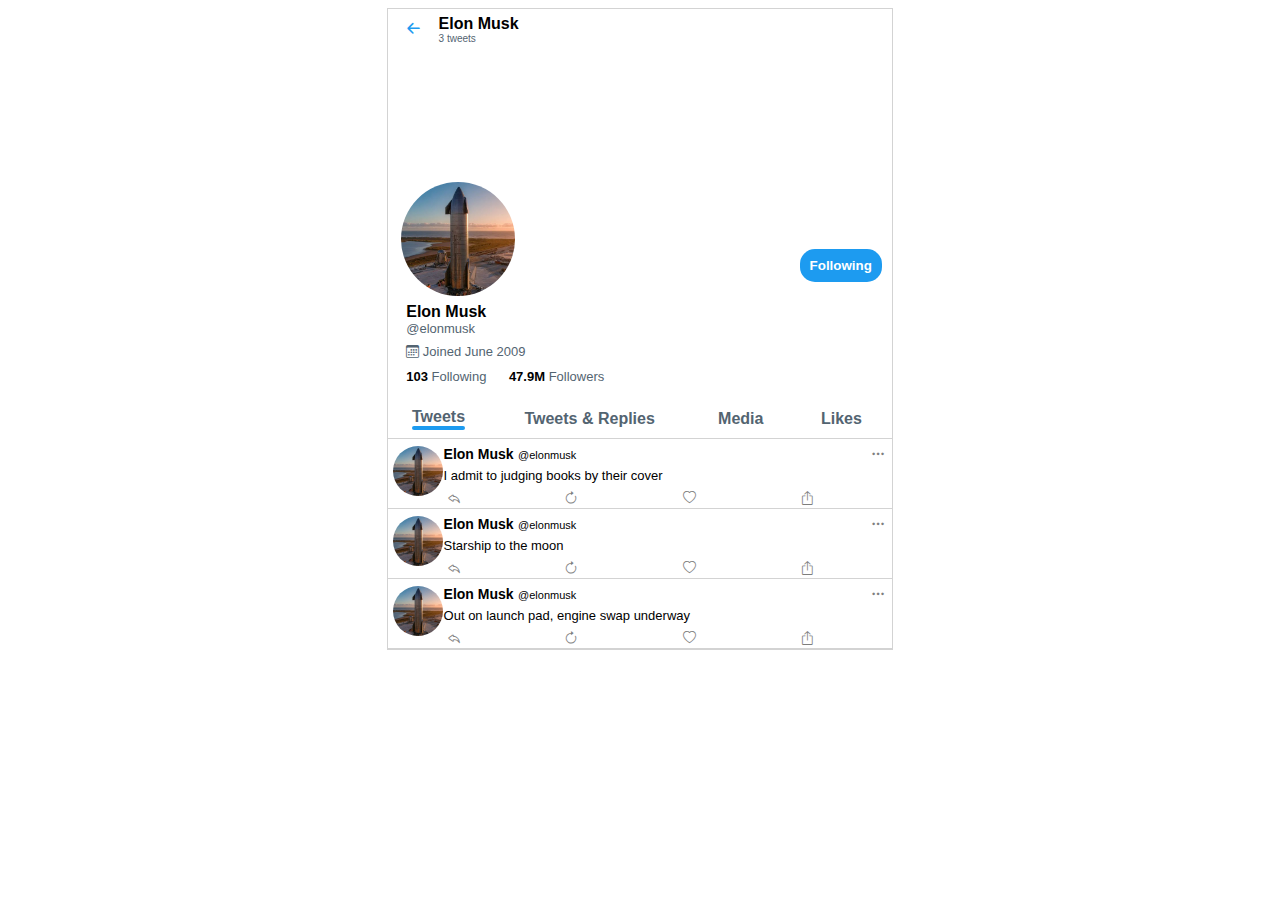
==== index.html @ ad00a3bd "initial" ====
<!DOCTYPE html>
<html lang="en">
<head>
    <meta charset="UTF-8">
    <meta http-equiv="X-UA-Compatible" content="IE=edge">
    <meta name="viewport" content="width=device-width, initial-scale=1.0">
    <link rel="stylesheet" href="style.css">
    <title>Twitter App</title>
</head>
<body>
    <div class="container">
        <div class="username-header">
            <div class="back-button">
                <a href="#"> <div class="back-button-circle"><i class="bi bi-arrow-left-short back-icon"></i></div></a>
            </div>
            <div class="user-header-data">

            </div>
        </div>


       
           <div class="cover-image">

           </div>
            <div class="description">
               <div class="avatar">

               </div>
               <div class="follow">
                    <button class="btn">Following</button>
               </div>
               
            </div>
    
        


        <div class="navigation-bar">
            <a href="#"><div class="navigation-item item1">Tweets <div class="underline-nav-item"></div></a> </div>
            <a href="#"><div class="navigation-item item2">Tweets & Replies <div class="underline-nav-item hidden"></div></a> </div>
            <a href="#"><div class="navigation-item item3">Media <div class="underline-nav-item hidden"></div></a> </div>
            <a href="#"><div class="navigation-item item4">Likes <div class="underline-nav-item hidden"></div></a> </div>
        </div>


        <div class="tweets">
            
        </div>


    </div>

    <script src="script.js"></script>
</body>
</html>
---- style.css ----
@import url("https://cdn.jsdelivr.net/npm/bootstrap-icons@1.7.0/font/bootstrap-icons.css");

*{
    box-sizing: border-box;
    font-family: -apple-system, BlinkMacSystemFont, 'Segoe UI', Roboto, Oxygen, Ubuntu, Cantarell, 'Open Sans', 'Helvetica Neue', sans-serif;
}

h4:hover {
    cursor: pointer;
    opacity: 0.5;
}

h6 {
    margin: 0;
    display: inline-block;
    font-size: 14px;
    padding: 7px 0 0 0;
}

h6:hover {
    cursor: pointer;
    opacity: 0.5;
}

span {
    color: black;
    font-weight: 700;
}

button {
    padding: 9px 10px;
    border: none;
    border-radius: 15px;
    position: absolute;
    right: 10px;
    top: 10px;
    background-color: rgb(29, 155, 240);
    color: white;
    font-weight: 700; 
    transition: opacity 0.5s;  
}

button:hover {
    cursor: pointer;
    opacity: 0.7;
}

ul {
    list-style: none;
    display: flex;
    margin: 0 0px;;
    justify-content: space-between;
    padding: 0;
    
    

}

ul li {
    padding: 10px 25px;
    font-weight: 700;
    
}

ul li a {
    text-decoration: none;
    color: rgb(83, 100, 113);
    height: 100%;
}

.container {
    width: 40%;
    height: 100%;
    margin: 0 auto;
    border: 1px solid lightgrey;
}

.username-header {
    height: 40px;
    display:flex;
    align-items: center;
}

.user-header-data {
    margin-left: 0;
    width: 90%;
}

.following-text {
    display: inline-block;
}

.following-text:hover {
    cursor: pointer;
    opacity: 0.5;
    text-decoration: underline;
}

.followers-text {
    display: inline-block;
    margin-left: 0;
}

.followers-text:hover {
    cursor: pointer;
    opacity: 0.5;
    text-decoration: underline;
}

.back-button {
    width: 10%;
    display: flex;
    justify-content: center;
    align-items: center;
}

.back-button-circle {
    width: 30px;
    border-radius: 50%;
    display:flex;
    justify-content: center;
    align-items: center;
}

.back-button-circle:hover {
    background-color: rgb(29, 155, 240,0.3);
}

.back-icon {
    color:rgb(29, 155, 240);
    font-size: 25px;
}

.back-icon:hover {
    cursor: pointer;
    opacity: 0.5;
}

.user-header-data h4 {
    margin: 0 0;
}

.user-header-data p {
    margin: 0 0;
    padding: 0 0;
    font-size: 10px;
    font-weight: 300;
    color: rgb(83, 100, 113)
}

.cover-image {
    height: 190px;
    background-position: center;
    background-size: cover;
}

.description {
    height: 160px;
    display: flex;
    
}

.avatar {
    width: 50%;
}

.avatar h4, p {
    margin: 0 10px;
    padding-left: 8px;
}

.avatar p {
    font-size: 13px;
    color: rgb(83, 100, 113);
    padding-bottom: 8px;
    padding-left: 8px;
}

.bi-calendar3 {
    color:rgb(83, 100, 113)
}

.avatar-img {
    width: 120px;
    border-radius: 50%;
    border: 3px solid white;
    margin: -60px 0 0 10px;   
}

.avatar-img:hover {
    cursor: pointer;
}

.follow {
    position: relative;
    width: 50%;
}

.navigation-bar {
    height: 40px;
    background-color: rgb(167, 145, 145);
    display:flex;
    margin: 0 0;
    justify-content: space-between;
    align-items: center;
    border-bottom: 1px solid lightgrey;
    ;

}

.navigation-item {
    display: flex;
    align-items: center;
    justify-content: center;
    padding: 0 32px;
    height: 100%;
    background-color: white;
    transition: background-color 0.4s;
    
}

.navigation-item:hover {
    cursor: pointer;
    background-color: lightgrey;
    
}

.item1 {
    width: 20%;
}

.item2 {
    width: 40%;
}

.item3 {
    width: 20%;
}

.item4 {
    width: 20%;
}

.navigation-item {
    display: flex;
    flex-direction: column;
 
}

.navigation-item a {
    text-decoration: none;
    color: rgb(83, 100, 113);
    font-weight: 700;
    
    
}

.hidden {
    display: none;
}

.underline-nav-item {
    height: 4px;
    width: 100%;
    border-radius: 9999px;
    background-color: rgb(29, 155, 240);
}

.tweet {
    display: flex;
    border-bottom: 1px solid lightgrey;
}

.small-avatar-img {
    width: 10%
}

.small-avatar-img:hover {
    cursor: pointer;
    opacity: 0.7;
}

.avatar-img-tweet {
    width: 50px;
    border-radius: 50%;
    margin: 7px 5px;
}

.username-tweet {
    display: inline-block;
    font-size: 11px;
    margin-left: 0;
    padding-left: 0
}

.tweet-data {
    margin-left: 5px;
    width: 75%;
}

.tweet-text {
    margin-left: 0;
    padding: 5px 0;
    font-size: 13px;
}

.tweet-icons {
    display: flex;
    justify-content: space-between;
}

.tweet-icon {
    opacity: 0.5;
    font-size: 14px;
}

.icon-3 {
    font-size:13px;
}

.icon-1:hover {
    cursor: pointer;
    color:rgb(29, 155, 240);
}

.icon-2:hover {
    cursor: pointer;
    color: rgba(23, 221, 23)
}

.icon-3:hover {
    cursor: pointer;
    color:rgb(240, 29, 110);
}

.icon-4:hover {
    cursor: pointer;
    color:rgb(29, 155, 240);
}

.icon-box {
    border-radius: 50%;
    height: 20px;
    width: 20px;
    display: flex;
    justify-content: center;
    align-items: center;
}

.icon-box-1:hover {
    background-color:rgb(29, 155, 240,0.30);
    opacity: 1;
    
}

.icon-box-2:hover {
    background-color:rgba(23, 221, 23, 0.3);
    opacity: 1;
    
}

.icon-box-3:hover {
    background-color:rgb(240, 29, 110, 0.3);
    opacity: 1;
    
}

.icon-box-4:hover {
    background-color:rgb(29, 155, 240,0.30);
    opacity: 1;
    
}

.more-options-button {
    width: 15%;
    position: relative;
}

.bi-three-dots {
    position: absolute;
    right: 7px;
    top: 7px;
}

.bi-three-dots:hover {
    cursor: pointer;
    background-color:rgb(29, 155, 240,0.30);
    opacity: 1;
}
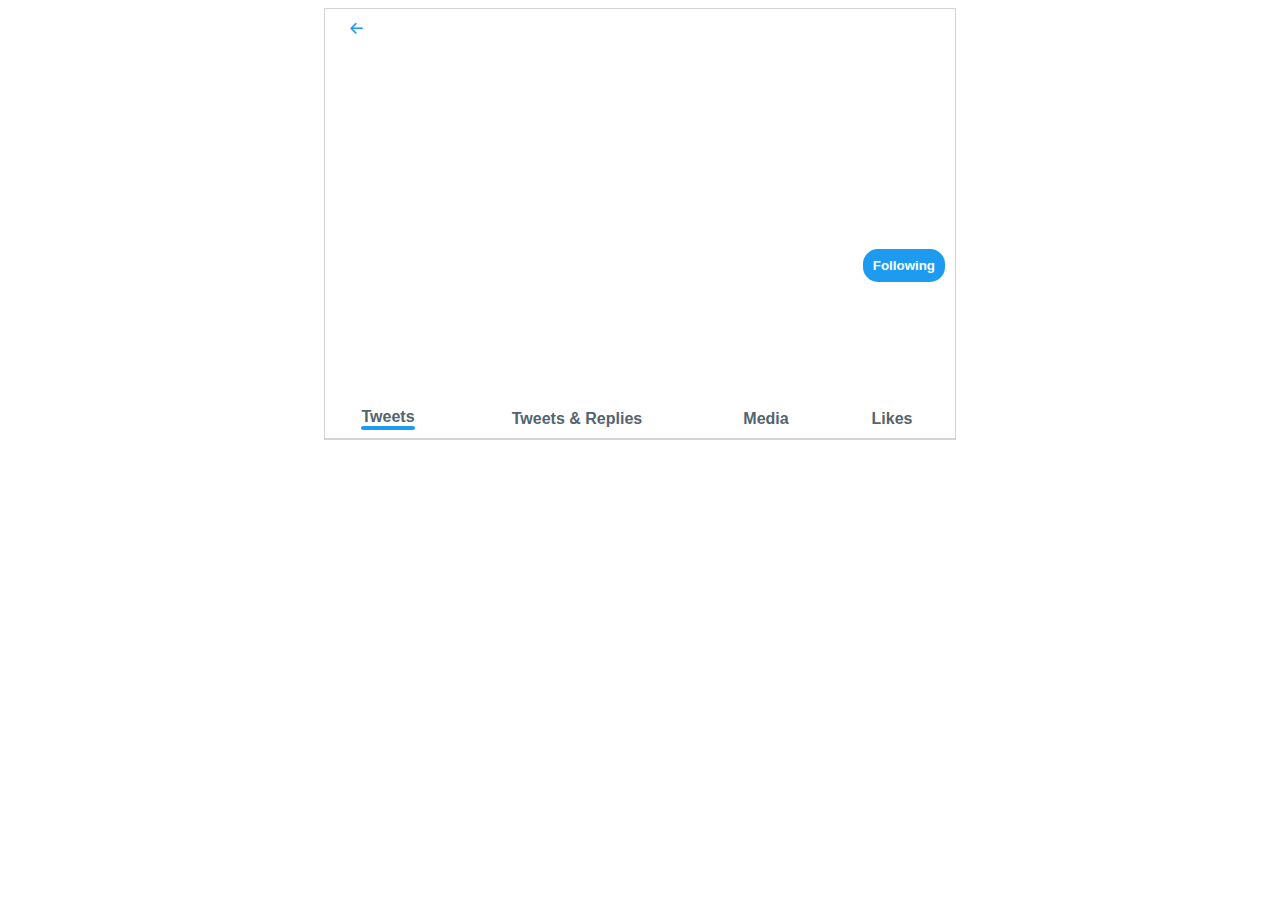
==== commit 41ac43ec: "Added left-section and part of middle-section in timeline" ====
--- a/index.html
+++ b/index.html
@@ -11,7 +11,7 @@
     <div class="container">
         <div class="username-header">
             <div class="back-button">
-                <a href="#"> <div class="back-button-circle"><i class="bi bi-arrow-left-short back-icon"></i></div></a>
+                <a href="timeline.html"> <div class="back-button-circle"><i class="bi bi-arrow-left-short back-icon"></i></div></a>
             </div>
             <div class="user-header-data">
 
--- a/style.css
+++ b/style.css
@@ -27,7 +27,7 @@
     font-weight: 700;
 }
 
-button {
+.follow button {
     padding: 9px 10px;
     border: none;
     border-radius: 15px;
@@ -40,36 +40,18 @@
     transition: opacity 0.5s;  
 }
 
-button:hover {
+.follow button:hover {
     cursor: pointer;
     opacity: 0.7;
 }
 
 ul {
     list-style: none;
-    display: flex;
-    margin: 0 0px;;
-    justify-content: space-between;
-    padding: 0;
-    
-    
-
-}
-
-ul li {
-    padding: 10px 25px;
-    font-weight: 700;
-    
-}
-
-ul li a {
-    text-decoration: none;
-    color: rgb(83, 100, 113);
-    height: 100%;
+    
 }
 
 .container {
-    width: 40%;
+    /* width: 40%; */
     height: 100%;
     margin: 0 auto;
     border: 1px solid lightgrey;
@@ -269,6 +251,13 @@
 .tweet {
     display: flex;
     border-bottom: 1px solid lightgrey;
+    background-color: white;
+    transition: background-color 0.5s;
+}
+
+.tweet:hover {
+    cursor: pointer;
+    background-color: rgba(231, 228, 228, 0.692);
 }
 
 .small-avatar-img {
@@ -294,8 +283,8 @@
 }
 
 .tweet-data {
-    margin-left: 5px;
-    width: 75%;
+    margin-left: 30px;
+    width: 80%;
 }
 
 .tweet-text {
@@ -318,26 +307,6 @@
     font-size:13px;
 }
 
-.icon-1:hover {
-    cursor: pointer;
-    color:rgb(29, 155, 240);
-}
-
-.icon-2:hover {
-    cursor: pointer;
-    color: rgba(23, 221, 23)
-}
-
-.icon-3:hover {
-    cursor: pointer;
-    color:rgb(240, 29, 110);
-}
-
-.icon-4:hover {
-    cursor: pointer;
-    color:rgb(29, 155, 240);
-}
-
 .icon-box {
     border-radius: 50%;
     height: 20px;
@@ -350,11 +319,13 @@
 .icon-box-1:hover {
     background-color:rgb(29, 155, 240,0.30);
     opacity: 1;
+    color:rgb(29, 155, 240);
     
 }
 
 .icon-box-2:hover {
     background-color:rgba(23, 221, 23, 0.3);
+    color: rgba(23, 221, 23);
     opacity: 1;
     
 }
@@ -362,30 +333,175 @@
 .icon-box-3:hover {
     background-color:rgb(240, 29, 110, 0.3);
     opacity: 1;
+    color:rgb(240, 29, 110);
     
 }
 
 .icon-box-4:hover {
     background-color:rgb(29, 155, 240,0.30);
     opacity: 1;
+    color:rgb(29, 155, 240);
     
 }
 
 .more-options-button {
-    width: 15%;
+    width: 10%;
     position: relative;
-}
-
-.bi-three-dots {
+
+}
+
+.more-options-button .tweet-icon {
     position: absolute;
     right: 7px;
     top: 7px;
 }
 
-.bi-three-dots:hover {
-    cursor: pointer;
-    background-color:rgb(29, 155, 240,0.30);
-    opacity: 1;
-}
-
-
+
+/*timeline page */
+
+ul {
+    font-size: 25px;
+    font-weight: 500;
+}
+
+ul li {
+    margin-bottom: 30px;
+}
+
+.timeline-container {
+    display: flex;
+    height: 900px;
+}
+
+.left-section {
+    width: 30%;
+    border-right: 1px solid #f1f1f1;
+}
+
+.middle-section {
+    width: 40%;
+}
+
+.right-section {
+    width: 30%;
+    background-color: blue;;
+}
+
+.left-section-button {
+    width: 80%;
+    padding: 15px 30px;
+    border-radius: 30px;
+    border: none;
+    background-color: rgb(29, 155, 240);
+    color: white;
+    font-weight: 600;
+    font-size: 20px;
+    margin-top: 10px;
+}
+
+.twitter-logo{
+    width: 80px;
+    margin-bottom: 30px;
+    margin-left: 0;
+}
+
+.timeline-menu p {
+    display: inline-block;
+}
+
+.timeline-nav-icon {
+    margin-right: 10px;
+}
+
+.timeline-header {
+    display: flex;
+    justify-content: space-between;
+    align-items: center;
+    border-bottom: 1px solid #f1f1f1;
+    width: 100%;
+}
+
+.timeline-header h3 {
+    margin-left: 20px;
+}
+
+.timeline-header i {
+    margin-right: 10px;
+}
+
+.create-tweet {
+    display: flex;
+    border-bottom: 6px solid #f1f1f1;
+}
+
+.timeline-avatar{
+    width: 15%;
+    display: flex;
+    justify-content: center;
+    align-items: center;
+}
+
+.tweet-input-section {
+    width: 85%;
+}
+
+.ceo-microsoft {
+    width: 60px;
+    clip-path: circle();
+    
+}
+
+.input-field {
+    padding: 20px 0 5px 0;
+}
+
+.input-field-controls {
+    display:flex;
+    justify-content: space-between;
+}
+
+.input-field-icons {
+    display: flex;
+    align-items: center;
+}
+
+.input-field-icon {
+    margin-left: 8px;
+    color: rgb(29, 155, 240);
+}
+
+.input-field-btn {
+    padding: 9px 10px;
+    border: none;
+    border-radius: 15px;
+    top: 10px;
+    background-color: rgb(29, 155, 240);
+    color: white;
+    font-weight: 700; 
+    transition: opacity 0.5s; 
+    margin: 0 10px 5px 0
+}
+
+
+@media only screen and (min-width: 1200px) {
+
+    .container {
+        width: 50%;
+    }
+
+    .tweet-data {
+        margin-left: 0;
+        width: 75%;
+    }
+
+    .more-options-button {
+        width: 18%;
+        position: relative;
+    }
+
+    .small-avatar-img {
+        margin: 0 15px 0 0;
+        width: 7%;
+    }
+}
+
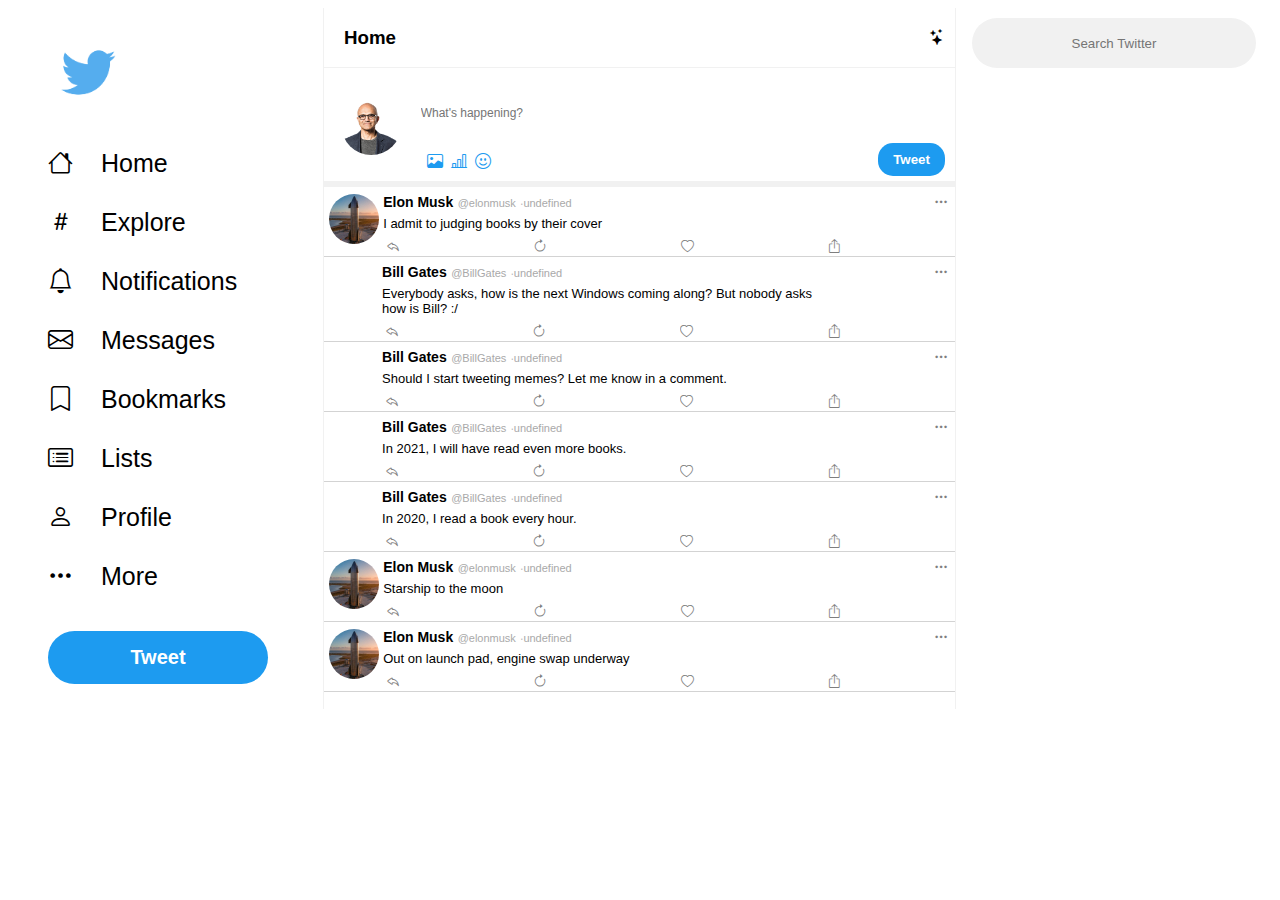
==== commit 77066be3: "Clean up code" ====
--- a/index.html
+++ b/index.html
@@ -5,52 +5,61 @@
     <meta http-equiv="X-UA-Compatible" content="IE=edge">
     <meta name="viewport" content="width=device-width, initial-scale=1.0">
     <link rel="stylesheet" href="style.css">
-    <title>Twitter App</title>
+    <title>Timeline</title>
 </head>
 <body>
-    <div class="container">
-        <div class="username-header">
-            <div class="back-button">
-                <a href="timeline.html"> <div class="back-button-circle"><i class="bi bi-arrow-left-short back-icon"></i></div></a>
+    <div class="timeline-container">
+        <div class="left-section">
+            <ul class="timeline-menu">
+                <a href="https://twitter.com/"><img class="twitter-logo" src="twitter-logo.png" alt=""></a>
+                <li><i class="bi bi-house timeline-nav-icon"></i><p>Home</p> </li>
+                <li><i class="bi bi-hash timeline-nav-icon"></i><p>Explore</p> </li>
+                <li><i class="bi bi-bell timeline-nav-icon"></i><p>Notifications</p> </li>
+                <li><i class="bi bi-envelope timeline-nav-icon"></i><p>Messages</p> </li>
+                <li><i class="bi bi-bookmark timeline-nav-icon"></i><p>Bookmarks</p> </li>
+                <li><i class="bi bi-card-list timeline-nav-icon"></i><p>Lists</p> </li>
+                <li><i class="bi bi-person timeline-nav-icon"></i><p>Profile</p> </li>
+                <li><i class="bi bi-three-dots timeline-nav-icon"></i><p>More</p> </li>
+                <button class="left-section-button">Tweet</button>
+            </ul>
+        </div>
+
+        <div class="middle-section">
+            <div class="tweet-section">
+                <div class="timeline-header">
+                    <h3>Home</h3>
+                    <i class="bi bi-stars timeline-header-icon"></i>
+                </div>
+                <div class="create-tweet">
+                    <div class="timeline-avatar"><img class="ceo-microsoft" src="CEO-microsoft.jpeg" alt=""></div>
+                    <div class="tweet-input-section">
+                        <div class="input-field"><input type="text" placeholder="What's happening?"></div>
+                        <div class="input-field-controls">
+                            <div class="input-field-icons">
+                                <i class="bi bi-image input-field-icon"></i>
+                                <i class="bi bi-bar-chart-line input-field-icon"></i>
+                                <i class="bi bi-emoji-smile input-field-icon"></i>
+                            </div>
+                            <div class="input-field-button">
+                                <button class="input-field-btn">Tweet</button>
+                            </div>
+                        </div>
+                    </div>
+                </div>
             </div>
-            <div class="user-header-data">
 
+            <div class="timeline">
+                <div class="tweets"></div>
             </div>
         </div>
 
-
-       
-           <div class="cover-image">
-
-           </div>
-            <div class="description">
-               <div class="avatar">
-
-               </div>
-               <div class="follow">
-                    <button class="btn">Following</button>
-               </div>
-               
+        <div class="right-section">
+            <div class="search-field">
+                <input type="text" placeholder="Search Twitter">
             </div>
-    
+        </div>
         
-
-
-        <div class="navigation-bar">
-            <a href="#"><div class="navigation-item item1">Tweets <div class="underline-nav-item"></div></a> </div>
-            <a href="#"><div class="navigation-item item2">Tweets & Replies <div class="underline-nav-item hidden"></div></a> </div>
-            <a href="#"><div class="navigation-item item3">Media <div class="underline-nav-item hidden"></div></a> </div>
-            <a href="#"><div class="navigation-item item4">Likes <div class="underline-nav-item hidden"></div></a> </div>
-        </div>
-
-
-        <div class="tweets">
-            
-        </div>
-
-
     </div>
-
     <script src="script.js"></script>
 </body>
 </html>--- a/style.css
+++ b/style.css
@@ -233,8 +233,6 @@
     text-decoration: none;
     color: rgb(83, 100, 113);
     font-weight: 700;
-    
-    
 }
 
 .hidden {
@@ -275,11 +273,12 @@
     margin: 7px 5px;
 }
 
-.username-tweet {
+.username-tweet, .time-of-tweet {
     display: inline-block;
     font-size: 11px;
-    margin-left: 0;
-    padding-left: 0
+    margin: 0;
+    padding: 0;
+    color: darkgrey;
 }
 
 .tweet-data {
@@ -316,6 +315,10 @@
     align-items: center;
 }
 
+.icon-box-1, .icon-box-2, .icon-box-3, .icon-box-4 {
+    transition: background-color 0.5s;
+}
+
 .icon-box-1:hover {
     background-color:rgb(29, 155, 240,0.30);
     opacity: 1;
@@ -366,26 +369,53 @@
 
 ul li {
     margin-bottom: 30px;
+    transition: opacity 0.5s;
+    position: relative;
+    top: 0;
+    transition: top ease 0.5s
+}
+
+ul li:hover {
+    cursor: pointer;
+    opacity: 0.5;
+    top: -5px;
 }
 
 .timeline-container {
     display: flex;
-    height: 900px;
+    height: 100%;
 }
 
 .left-section {
-    width: 30%;
+    width: 25%;
     border-right: 1px solid #f1f1f1;
 }
 
 .middle-section {
-    width: 40%;
+    width: 50%;
+    border-right: 1px solid #f1f1f1;
 }
 
 .right-section {
-    width: 30%;
-    background-color: blue;;
-}
+    width: 25%;
+    display: flex;
+    justify-content: center;
+}
+
+.search-field {
+    width: 90%;
+    margin-top: 10px;
+}
+
+.search-field input[type="text"] {
+    width: 100%;
+    height: 50px;
+    border-radius: 50px;
+    text-align: center;
+    border: none;
+    background-color:#f1f1f1;
+}
+
 
 .left-section-button {
     width: 80%;
@@ -397,12 +427,30 @@
     font-weight: 600;
     font-size: 20px;
     margin-top: 10px;
+    transition: opacity 0.5s;
+    position: relative;
+    top: 0;
+    transition: top ease 0.5s
+}
+
+.left-section-button:hover {
+    cursor: pointer;
+    opacity: 0.7;
+    top: -5px;
+    
 }
 
 .twitter-logo{
     width: 80px;
     margin-bottom: 30px;
     margin-left: 0;
+    position: relative;
+    top: 0;
+    transition: top 0.5s ease;
+}
+
+.twitter-logo:hover {
+    top: -5px;
 }
 
 .timeline-menu p {
@@ -446,13 +494,20 @@
 }
 
 .ceo-microsoft {
-    width: 60px;
+    width: 80px;
     clip-path: circle();
     
 }
 
 .input-field {
     padding: 20px 0 5px 0;
+}
+
+.input-field input[type="text"] {
+    width: 90%;
+    height: 50px;
+    font-size: 12px;
+    border: none;
 }
 
 .input-field-controls {
@@ -465,13 +520,19 @@
     align-items: center;
 }
 
+.input-field-icon:hover {
+    cursor: pointer;
+    opacity: 0.7;
+
+}
+
 .input-field-icon {
     margin-left: 8px;
     color: rgb(29, 155, 240);
 }
 
 .input-field-btn {
-    padding: 9px 10px;
+    padding: 9px 15px;
     border: none;
     border-radius: 15px;
     top: 10px;
@@ -479,7 +540,16 @@
     color: white;
     font-weight: 700; 
     transition: opacity 0.5s; 
-    margin: 0 10px 5px 0
+    margin: 0 10px 5px 0;
+    position: relative;
+    top: 0;
+    transition: top 0.5s ease;
+}
+
+.input-field-btn:hover {
+    cursor: pointer;
+    opacity: 0.7;
+    top: -5px;
 }
 
 
